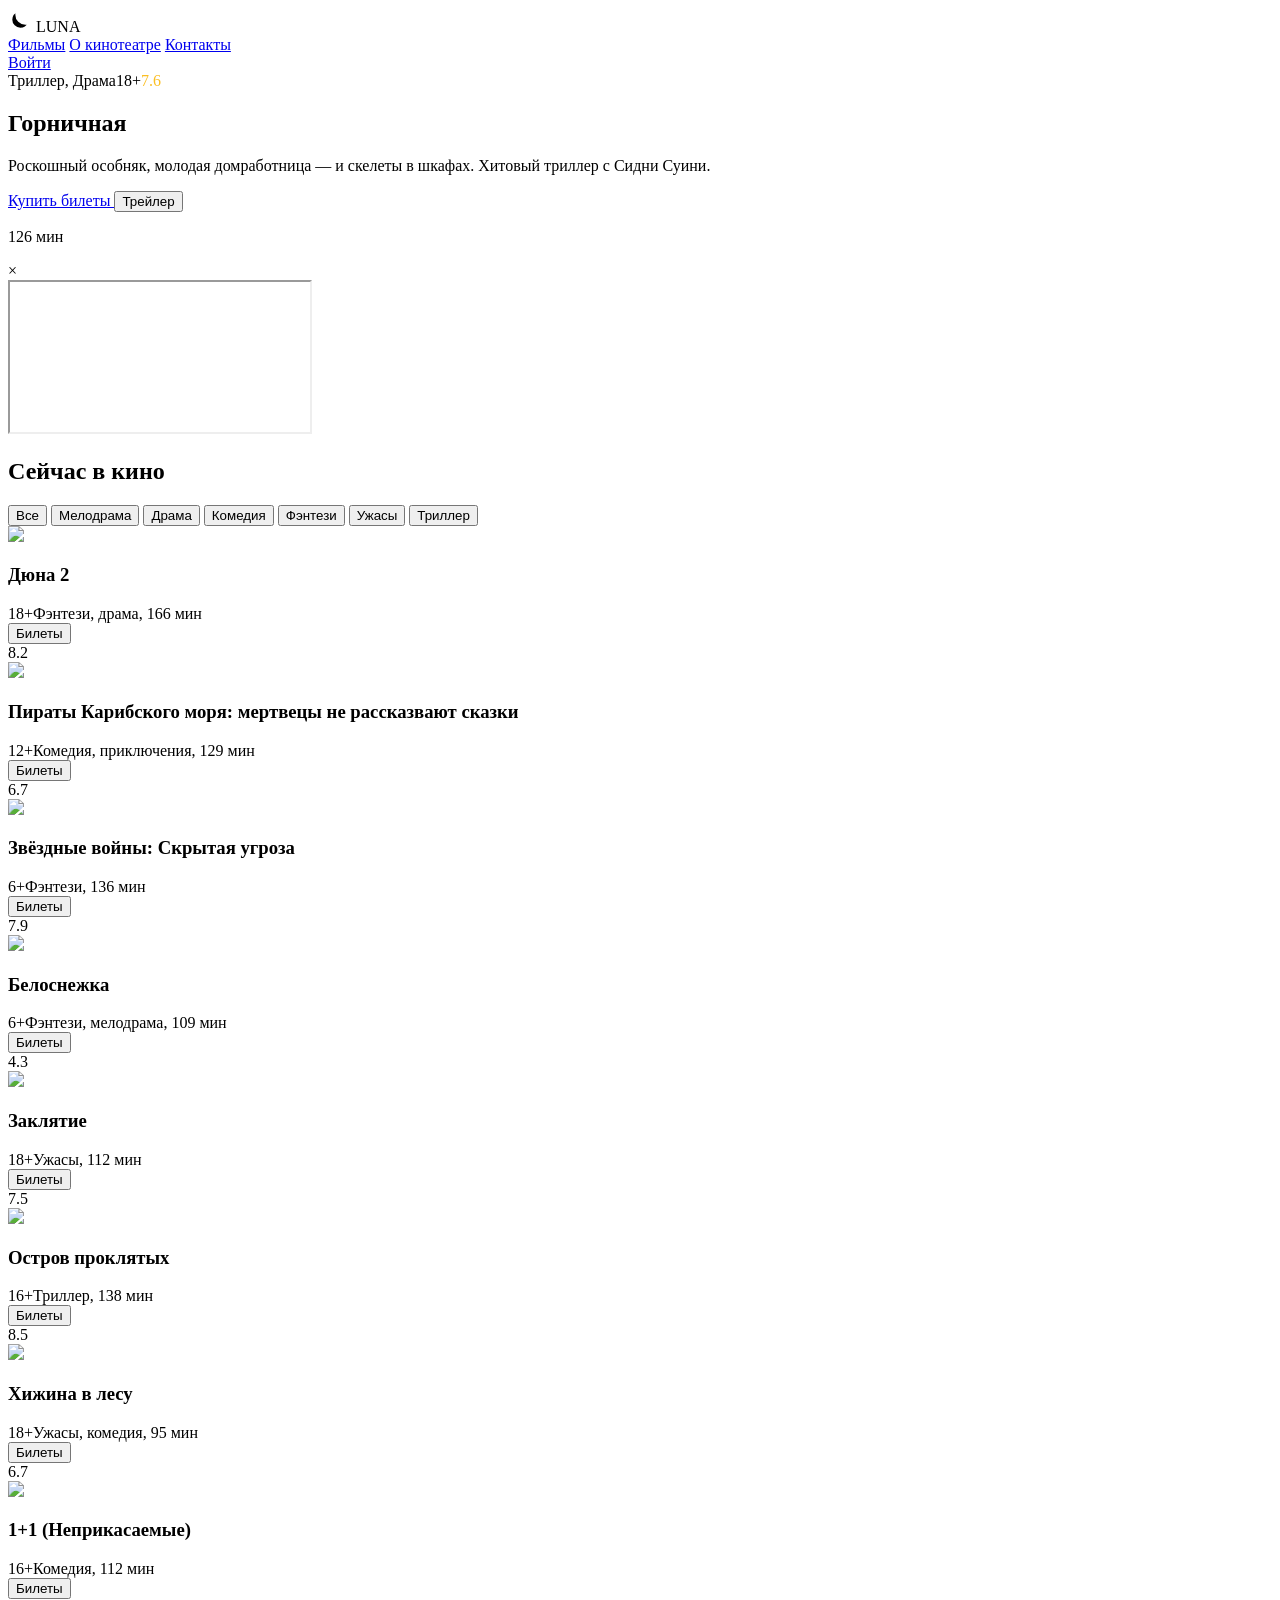
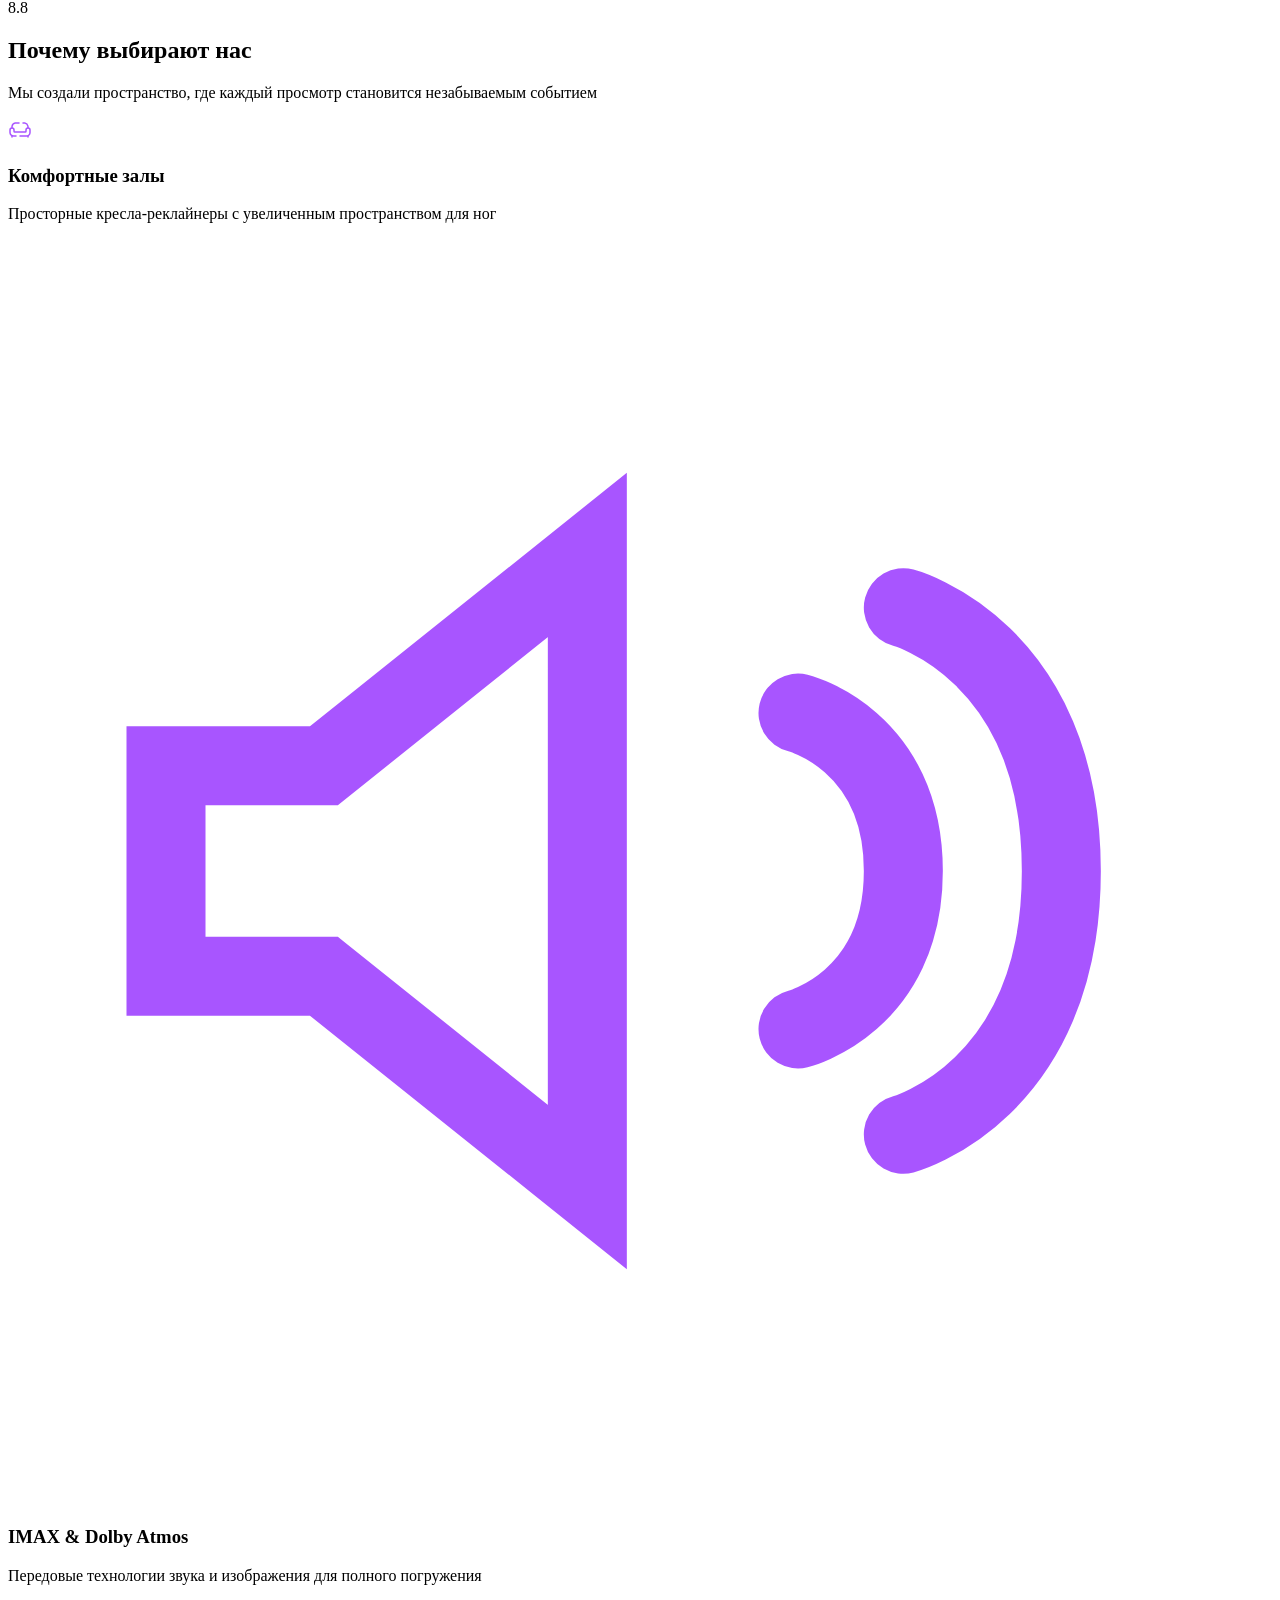
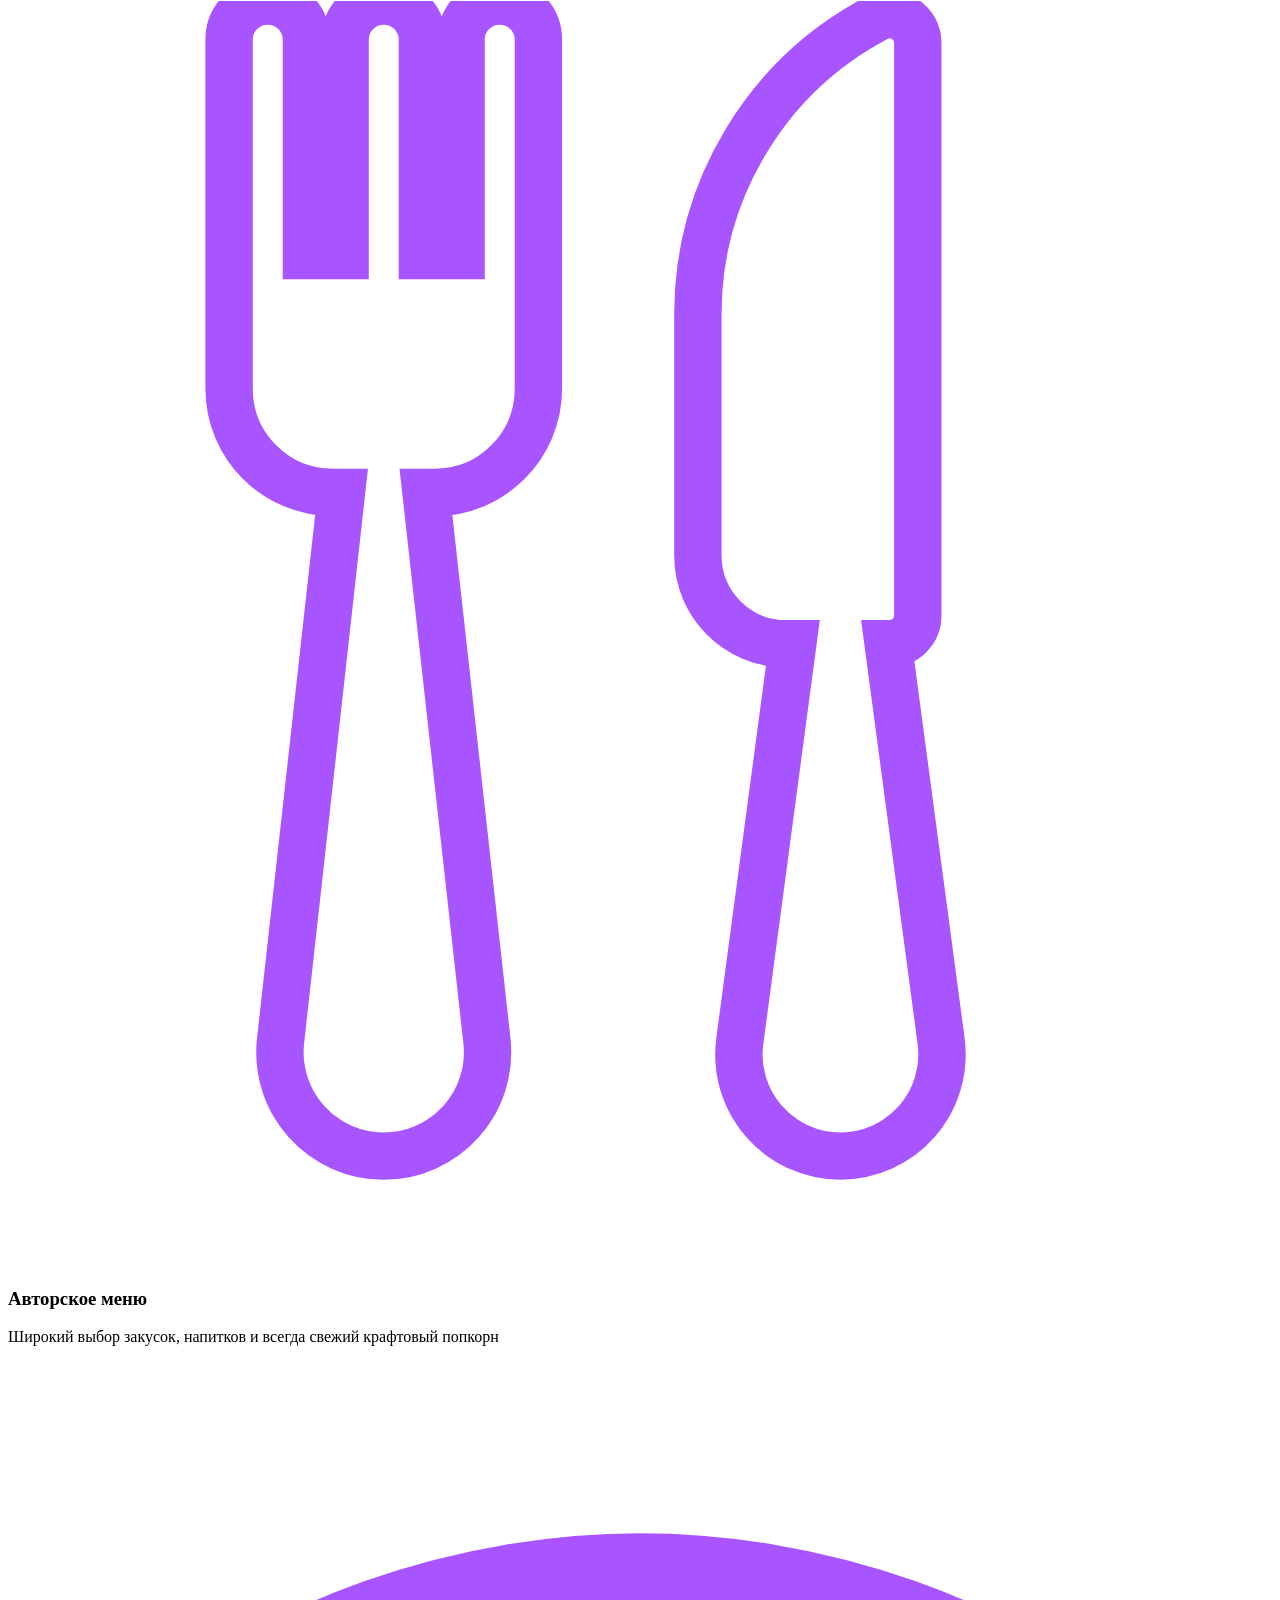
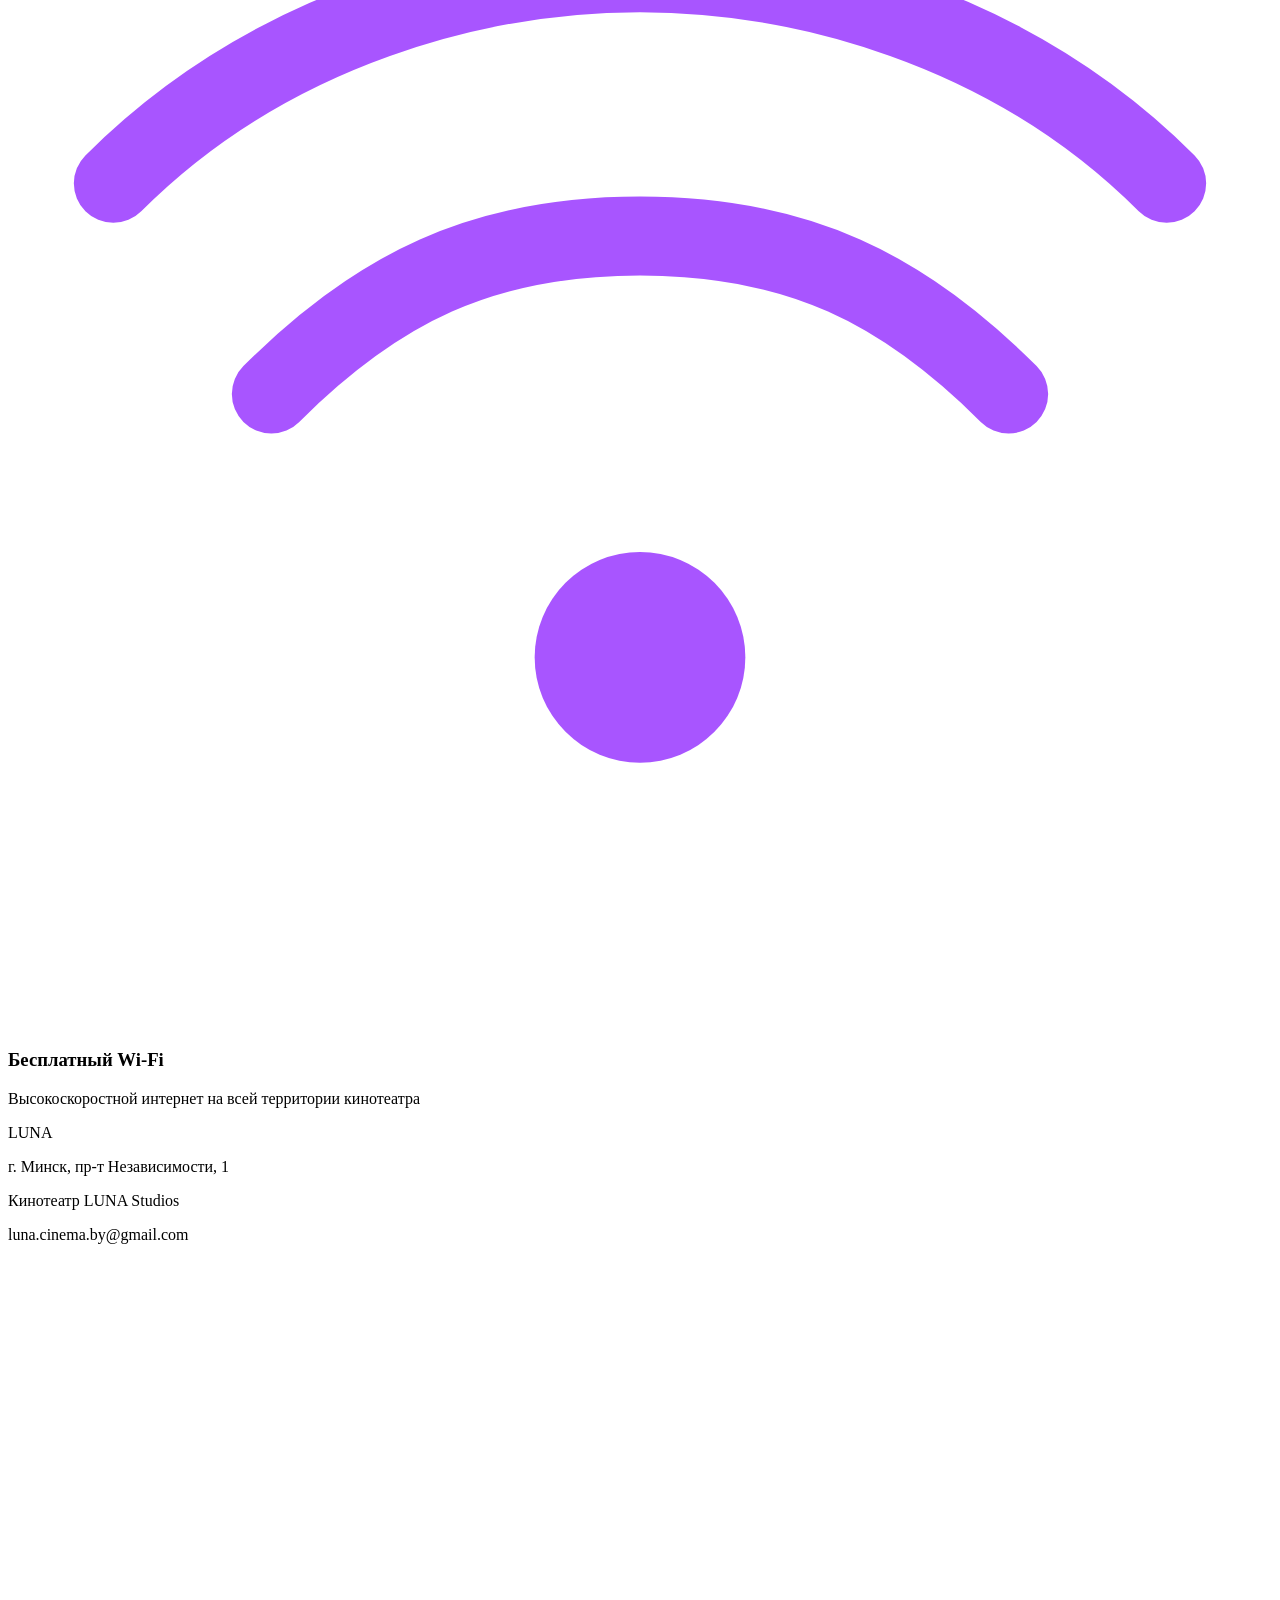
==== index.html @ bd640210 "Create main page and common part" ====
<!doctype html>
<html lang="ru">
  <head>
    <meta charset="UTF-8" />
    <title>LUNA — Фильмы</title>
    <meta name="viewport" content="width=device-width, initial-scale=1.0" />
    <link rel="stylesheet" href="/css/style.css" />
  </head>
  <body>
    <header class="header">
      <div class="logo">
        <svg width="24px" height="24px" viewBox="0 0 24 24" role="img">
          <title>Логотип кинотеатра Luna</title>
          <path
            d="M3.32031 11.6835C3.32031 16.6541 7.34975 20.6835 12.3203 20.6835C16.1075 20.6835 19.3483 18.3443 20.6768 15.032C19.6402 15.4486 18.5059 15.6834 17.3203 15.6834C12.3497 15.6834 8.32031 11.654 8.32031 6.68342C8.32031 5.50338 8.55165 4.36259 8.96453 3.32996C5.65605 4.66028 3.32031 7.89912 3.32031 11.6835Z"
            stroke="#ffffff"
            stroke-width="2"
            stroke-linecap="round"
            stroke-linejoin="round"
          />
        </svg>

        <span>LUNA</span>
      </div>

      <nav class="nav">
        <a class="nav-link" href="#">Фильмы</a>
        <a class="nav-link" href="#about">О кинотеатре</a>
        <a class="nav-link" href="#contacts">Контакты</a>
      </nav>

      <div class="burger" id="burger">
        <span></span>
        <span></span>
        <span></span>
      </div>
      <a href="../login/login.html" class="btn-login">Войти</a>
    </header>
    <main>
      <section class="hero" id="hero-banner">
        <div class="hero-overlay">
          <div class="hero-tags" id="hero-tags"></div>

          <h1 class="hero-title" id="hero-title">Загрузка...</h1>

          <p class="hero-desc" id="hero-desc"></p>

          <div class="hero-actions">
            <a
              href="../tickets/tickets.html?movie=Горничная"
              class="hero-btn-link btn-primary"
              id="hero-purchase-link"
            >
              Купить билеты
            </a>
            <button type="button" class="btn-outline" id="play-trailer">
              Трейлер
            </button>
          </div>

          <p class="hero-duration" id="hero-duration"></p>
        </div>
      </section>
      <div id="trailer-modal" class="trailer-modal">
        <div class="trailer-modal-content">
          <span class="close-modal">&times;</span>
          <div class="video-container">
            <iframe
              title="Трейлер фильма"
              id="trailer-iframe"
              src="about:blank"
              allow="autoplay; encrypted-media"
              allowfullscreen
            ></iframe>
          </div>
        </div>
      </div>
      <section class="movies">
        <h2>Сейчас в кино</h2>

        <div class="genres">
          <button type="button" class="genre active" data-genre="all">
            Все
          </button>
          <button type="button" class="genre" data-genre="мелодрама">
            Мелодрама
          </button>
          <button type="button" class="genre" data-genre="драма">Драма</button>
          <button type="button" class="genre" data-genre="комедия">
            Комедия
          </button>
          <button type="button" class="genre" data-genre="фэнтези">
            Фэнтези
          </button>
          <button type="button" class="genre" data-genre="ужасы">Ужасы</button>
          <button type="button" class="genre" data-genre="триллер">
            Триллер
          </button>
        </div>

        <div id="movies-list" class="movies-list"></div>
      </section>
      <section class="features" id="about">
        <h2>Почему выбирают нас</h2>

        <p class="features-subtitle">
          Мы создали пространство, где каждый просмотр становится незабываемым
          событием
        </p>

        <div class="features-grid">
          <article class="feature">
            <div class="feature-icon">
              <svg
                width="24px"
                height="24px"
                viewBox="0 0 24 24"
                fill="none"
                role="img"
              >
                <title>Диван</title>
                <path
                  d="M8 18H5.55556C3.59188 18 2 16.4081 2 14.4444V12C2 10.8954 2.89543 10 4 10C5.10457 10 6 10.8954 6 12V13.2C6 13.6418 6.35817 14 6.8 14H17.2C17.6418 14 18 13.6418 18 13.2V12C18 10.8954 18.8954 10 20 10C21.1046 10 22 10.8954 22 12V14.4444C22 16.4081 20.4081 18 18.4444 18H12"
                  stroke="#a855ff"
                  stroke-width="1.5"
                  fill="none"
                  stroke-linecap="round"
                />
                <path
                  d="M15 5C15.9293 5 16.394 5 16.7804 5.07686C18.3671 5.39249 19.6075 6.63288 19.9231 8.21964C20 8.60603 20 9.07069 20 10M4 10C4 9.07069 4 8.60603 4.07686 8.21964C4.39249 6.63288 5.63288 5.39249 7.21964 5.07686C7.60603 5 8.07069 5 9 5H11"
                  stroke="#a855ff"
                  stroke-width="1.5"
                  stroke-linecap="round"
                />
                <path
                  d="M20 19V18M4 19V18"
                  stroke="#a855ff"
                  stroke-width="1.5"
                  stroke-linecap="round"
                />
              </svg>
            </div>
            <h3>Комфортные залы</h3>
            <p>
              Просторные кресла‑реклайнеры с увеличенным пространством для ног
            </p>
          </article>

          <article class="feature">
            <div class="feature-icon">
              <svg viewBox="0 0 24 24" fill="none" role="img">
                <title>Звук</title>
                <path
                  d="M3 10v4h3l5 4V6l-5 4H3Z"
                  stroke="#a855ff"
                  stroke-width="1.5"
                  fill="none"
                  stroke-linecap="round"
                />
                <path
                  d="M15 9s2 .5 2 3-2 3-2 3"
                  stroke="#a855ff"
                  stroke-width="1.5"
                  fill="none"
                  stroke-linecap="round"
                />
                <path
                  d="M17 7s3 .8 3 5-3 5-3 5"
                  stroke="#a855ff"
                  stroke-width="1.5"
                  fill="none"
                  stroke-linecap="round"
                />
              </svg>
            </div>
            <h3>IMAX & Dolby Atmos</h3>
            <p>
              Передовые технологии звука и изображения для полного погружения
            </p>
          </article>

          <article class="feature">
            <div class="feature-icon">
              <svg viewBox="0 0 24 24" fill="none" role="img">
                <title>Еда</title>
                <g transform="scale(0.045) translate(0, 0)">
                  <path
                    d="M393.722,438.868L371.37,271.219h0.622c6.564,0,11.885-5.321,11.885-11.885V17.668
            c0-4.176-2.183-8.03-5.751-10.18c-3.569-2.152-7.998-2.279-11.679-0.335c-46.345,24.454-75.357,72.536-75.357,124.952v101.898
            c0,20.551,16.665,37.215,37.218,37.215h2.818l-22.352,167.649c-1.625,12.235,2.103,24.599,10.228,33.886
            c8.142,9.289,19.899,14.625,32.246,14.625c12.346,0,24.104-5.336,32.246-14.625C391.619,463.467,395.347,451.104,393.722,438.868z"
                    stroke="#a855ff"
                    stroke-width="20"
                    fill="none"
                    stroke-linecap="round"
                  />

                  <path
                    d="M207.482,0c-9.017,0-16.314,7.297-16.314,16.313v91.128h-16.314V16.313C174.854,7.297,167.557,0,158.54,0
            c-9.017,0-16.313,7.297-16.313,16.313v91.128h-16.314V16.313C125.912,7.297,118.615,0,109.599,0
            c-9.018,0-16.314,7.297-16.314,16.313v91.128v14.913v41.199c0,24.2,19.611,43.811,43.811,43.811h3.616L115,438.74
            c-1.37,12.378,2.596,24.758,10.896,34.047c8.317,9.287,20.186,14.592,32.645,14.592c12.459,0,24.327-5.305,32.645-14.592
            c8.301-9.289,12.267-21.669,10.896-34.047l-25.713-231.375h3.617c24.199,0,43.811-19.611,43.811-43.811v-41.199v-14.913V16.313
            C223.796,7.297,216.499,0,207.482,0z"
                    stroke="#a855ff"
                    stroke-width="20"
                    fill="none"
                    stroke-linecap="round"
                  />
                </g>
              </svg>
            </div>
            <h3>Авторское меню</h3>
            <p>
              Широкий выбор закусок, напитков и всегда свежий крафтовый попкорн
            </p>
          </article>

          <article class="feature">
            <div class="feature-icon">
              <svg viewBox="0 0 24 24" role="img">
                <title>Wi-Fi</title>
                <path
                  d="M2 8c3-3 7-4 10-4s7 1 10 4"
                  stroke="#a855ff"
                  stroke-width="1.5"
                  fill="none"
                  stroke-linecap="round"
                />
                <path
                  d="M5 12c2-2 4-3 7-3s5 1 7 3"
                  stroke="#a855ff"
                  stroke-width="1.5"
                  fill="none"
                  stroke-linecap="round"
                />
                <circle cx="12" cy="17" r="2" fill="#a855ff" />
              </svg>
            </div>
            <h3>Бесплатный Wi‑Fi</h3>
            <p>Высокоскоростной интернет на всей территории кинотеатра</p>
          </article>
        </div>
      </section>
    </main>
    <div id="footer-place"></div>
    <script src="components/common.js"></script>
    <script src="main_page/script.js"></script>
  </body>
</html>
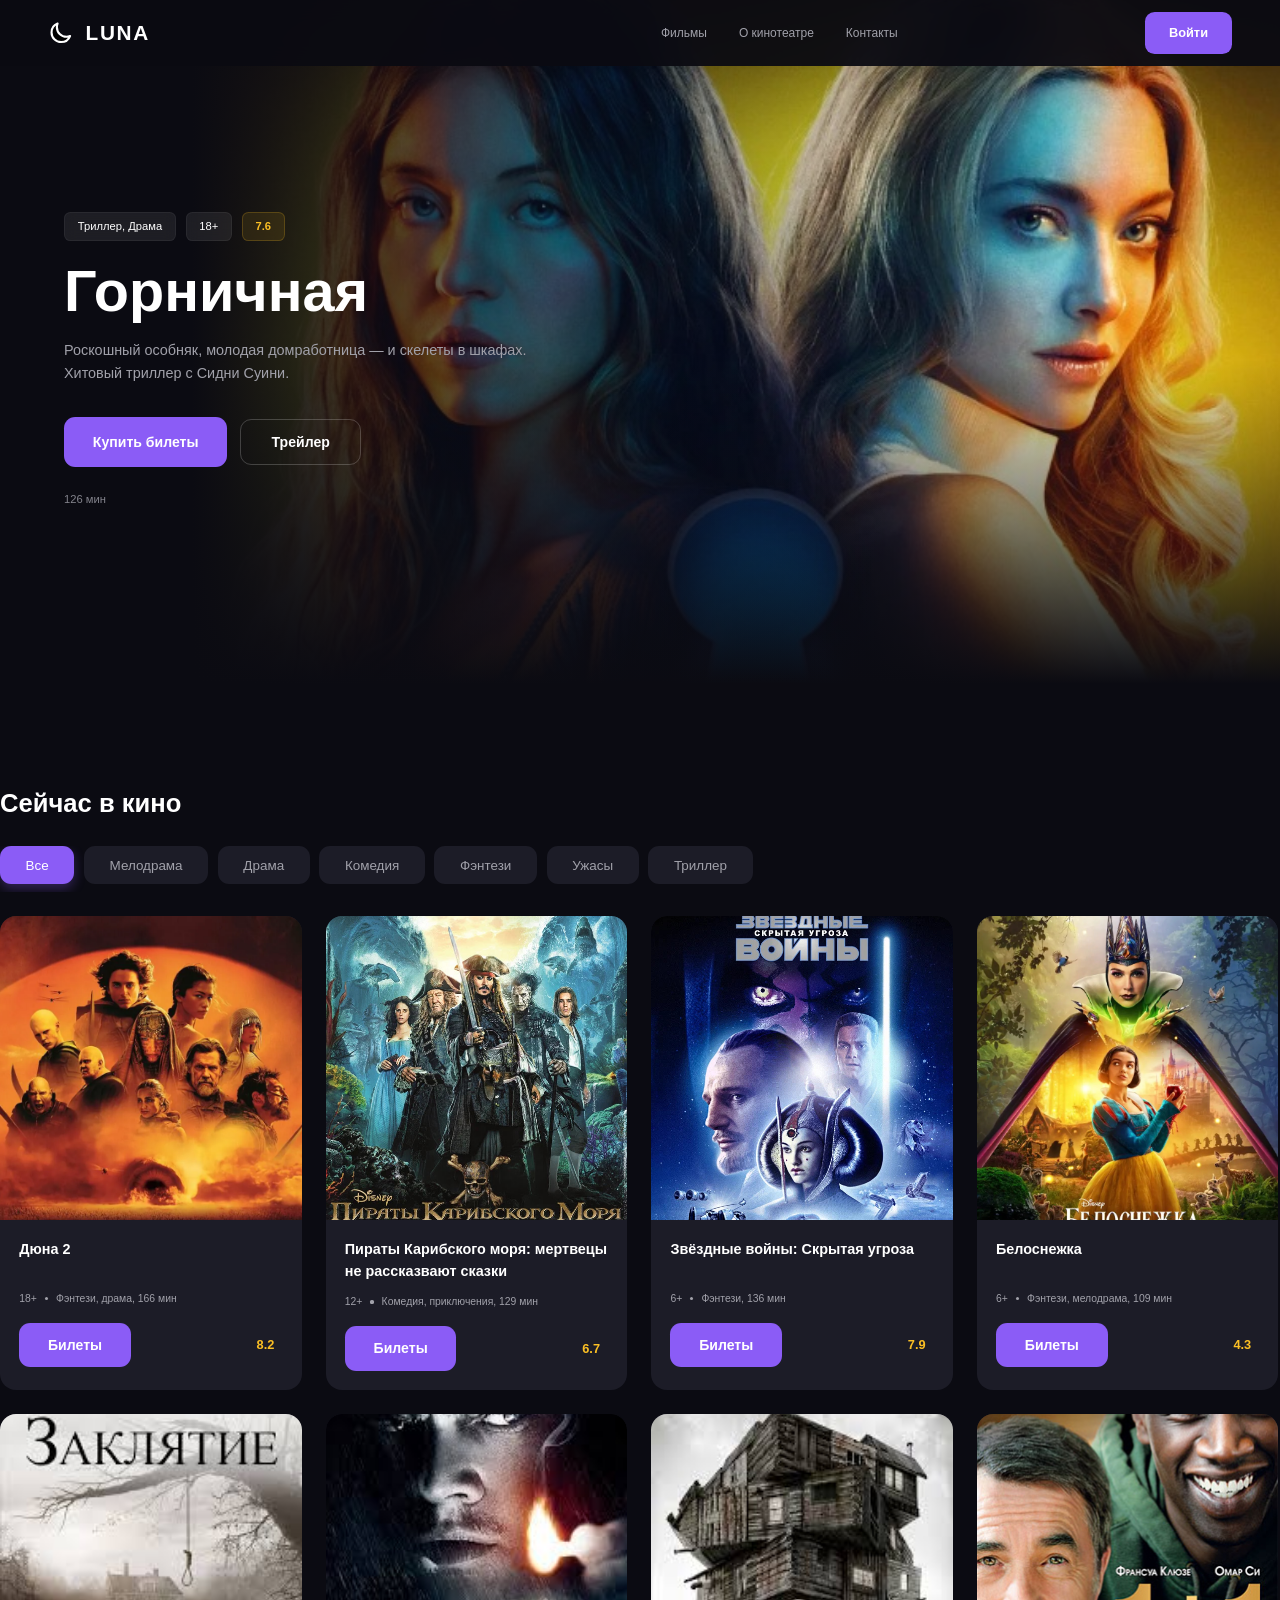
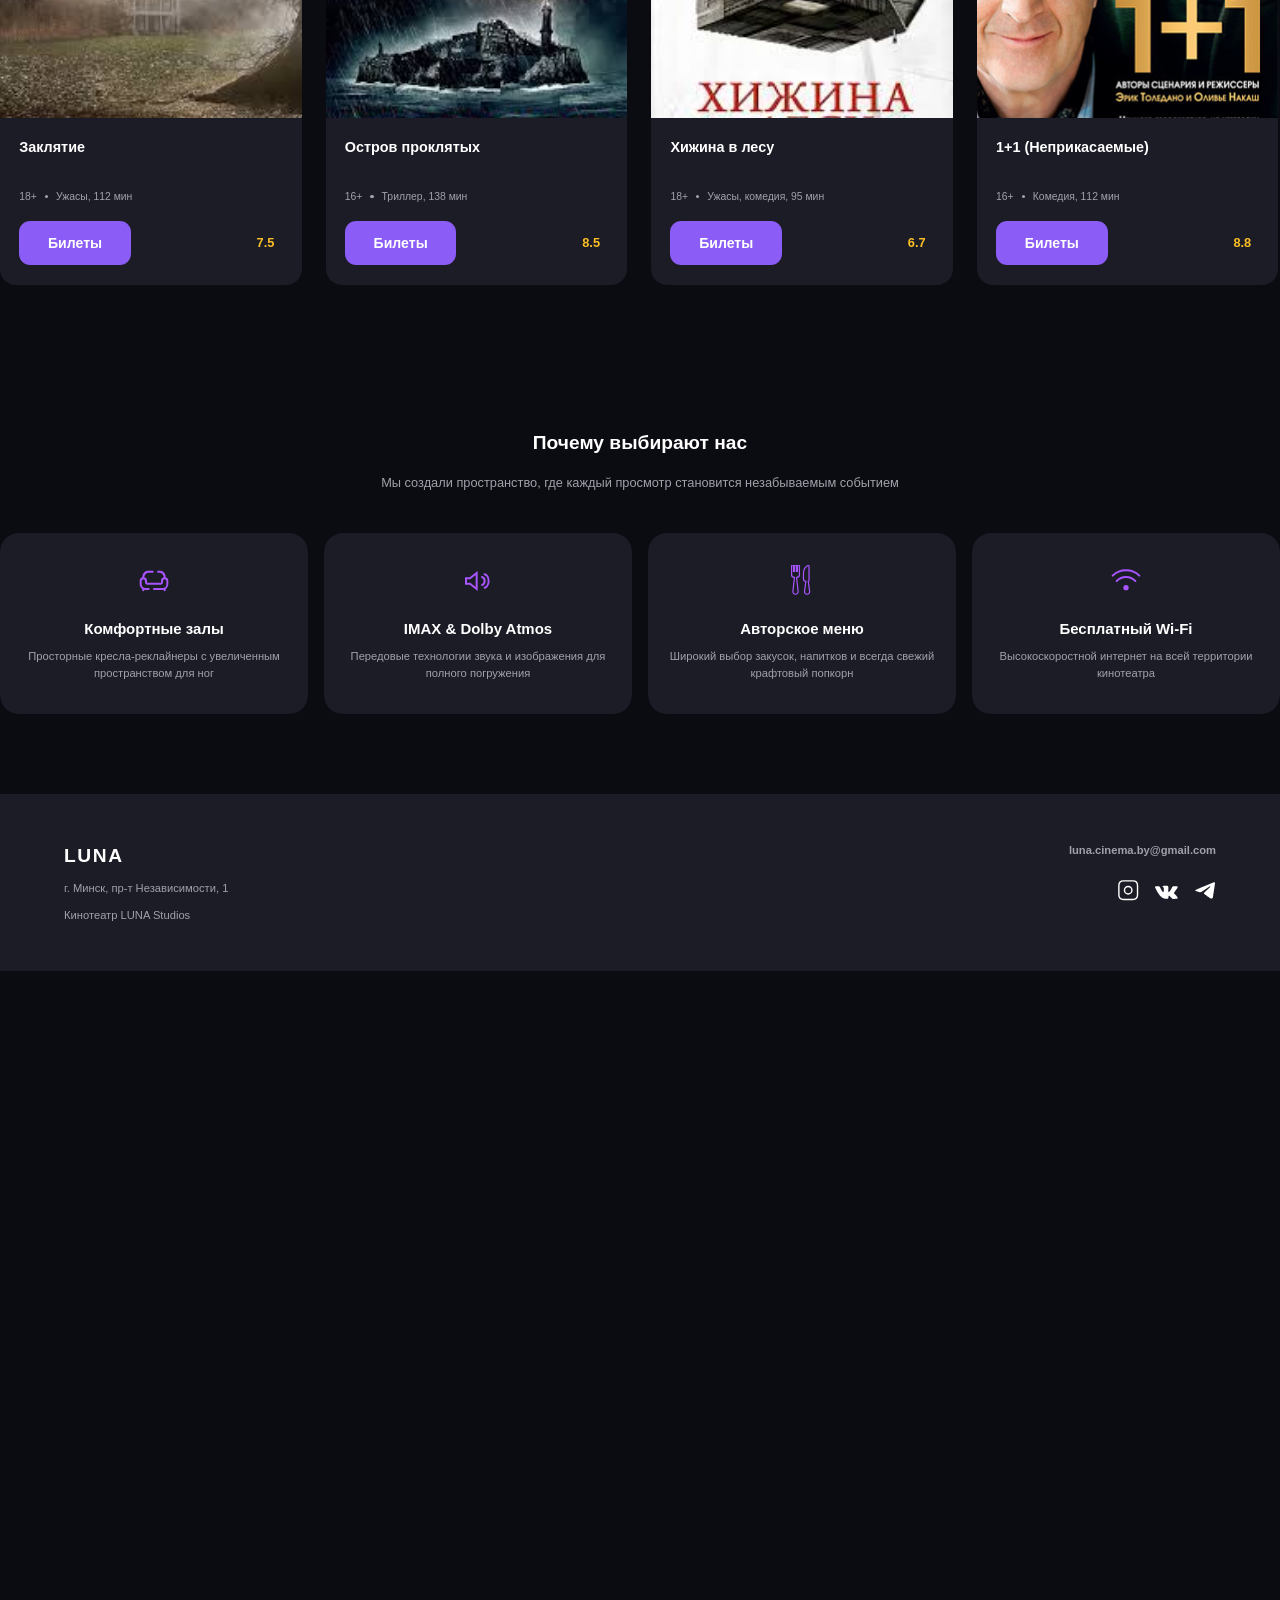
==== commit 3386f5c2: "Change link and date" ====
--- a/index.html
+++ b/index.html
@@ -4,7 +4,7 @@
     <meta charset="UTF-8" />
     <title>LUNA — Фильмы</title>
     <meta name="viewport" content="width=device-width, initial-scale=1.0" />
-    <link rel="stylesheet" href="/css/style.css" />
+    <link rel="stylesheet" href="css/style.css" />
   </head>
   <body>
     <header class="header">
@@ -34,7 +34,7 @@
         <span></span>
         <span></span>
       </div>
-      <a href="../login/login.html" class="btn-login">Войти</a>
+      <a href="login/login.html" class="btn-login">Войти</a>
     </header>
     <main>
       <section class="hero" id="hero-banner">
@@ -47,7 +47,7 @@
 
           <div class="hero-actions">
             <a
-              href="../tickets/tickets.html?movie=Горничная"
+              href="tickets/tickets.html?movie=Горничная"
               class="hero-btn-link btn-primary"
               id="hero-purchase-link"
             >
--- a/css/style.css
+++ b/css/style.css
@@ -0,0 +1,705 @@
+* {
+	margin: 0;
+	padding: 0;
+	box-sizing: border-box;
+}
+
+html,
+body {
+	overflow-x: hidden;
+	position: relative;
+	width: 100%;
+	margin: 0;
+	padding: 0;
+}
+
+body {
+	background-color: #0b0b12;
+	color: #fff;
+	font-family: Inter, sans-serif;
+	line-height: 1.5;
+	zoom: 0.8;
+}
+
+.container {
+	max-width: 1240px;
+	margin: 0 auto;
+	padding: 0 20px;
+}
+
+.header {
+	display: flex;
+	justify-content: space-between;
+	align-items: center;
+	padding: 15px 60px;
+	position: fixed;
+	top: 0;
+	width: 100%;
+	z-index: 1000;
+	background: rgba(11, 11, 18, 0.95);
+	backdrop-filter: blur(15px);
+}
+.header .logo {
+	flex: 1;
+	display: flex;
+	align-items: center;
+	gap: 15px;
+	text-decoration: none;
+}
+.header .logo span {
+	font-size: 26px;
+	font-weight: 800;
+	color: #fff;
+	letter-spacing: 2px;
+}
+.header .logo svg {
+	width: 32px;
+	height: 32px;
+}
+.header .header-actions {
+	display: flex;
+	align-items: center;
+	gap: 30px;
+}
+
+.btn-login {
+	background: #8b5cf6;
+	color: white;
+	padding: 8px 14px;
+	border: none;
+	border-radius: 12px;
+	font-weight: 600;
+	cursor: pointer;
+	transition: all 0.3s cubic-bezier(0.4, 0, 0.2, 1);
+	text-decoration: none;
+}
+.btn-login:hover {
+	transform: scale(1.05);
+	box-shadow: 0 10px 20px rgba(139, 92, 246, 0.3);
+	background: rgb(156.1976744186, 116.1656976744, 247.3343023256);
+}
+
+.btn-primary {
+	background: #8b5cf6;
+	color: white;
+	padding: 18px 36px;
+	border: none;
+	border-radius: 14px;
+	font-size: 1.1rem;
+	font-weight: 700;
+	cursor: pointer;
+	transition: all 0.3s cubic-bezier(0.4, 0, 0.2, 1);
+	text-decoration: none;
+}
+.btn-primary:hover {
+	transform: scale(1.05);
+	box-shadow: 0 12px 24px rgba(139, 92, 246, 0.4);
+	background: rgb(156.1976744186, 116.1656976744, 247.3343023256);
+}
+
+.btn-outline {
+	background: transparent;
+	color: #fff;
+	border: 2px solid rgba(255, 255, 255, 0.2);
+	padding: 18px 38px;
+	border-radius: 14px;
+	font-size: 1.1rem;
+	font-weight: 700;
+	cursor: pointer;
+	transition: all 0.3s ease;
+}
+.btn-outline:hover {
+	border-color: #8b5cf6;
+	background: rgba(139, 92, 246, 0.1);
+	transform: scale(1.05);
+}
+
+.back-link {
+	display: flex;
+	align-items: center;
+	gap: 8px;
+	color: #fff;
+	text-decoration: none;
+	font-size: 16px;
+	font-weight: 400;
+	opacity: 0.7;
+	transition: 0.3s;
+}
+.back-link:hover {
+	opacity: 1;
+}
+
+.btn-login {
+	background: #8b5cf6;
+	color: white;
+	padding: 14px 30px;
+	border: none;
+	border-radius: 12px;
+	font-weight: 600;
+	cursor: pointer;
+	transition: all 0.3s cubic-bezier(0.4, 0, 0.2, 1);
+	text-decoration: none;
+}
+.btn-login:hover {
+	transform: scale(1.05);
+	box-shadow: 0 10px 20px rgba(139, 92, 246, 0.3);
+	background: rgb(156.1976744186, 116.1656976744, 247.3343023256);
+}
+
+.btn-primary {
+	background: #8b5cf6;
+	color: white;
+	padding: 18px 36px;
+	border: none;
+	border-radius: 14px;
+	font-size: 1.1rem;
+	font-weight: 700;
+	cursor: pointer;
+	transition: all 0.3s cubic-bezier(0.4, 0, 0.2, 1);
+	text-decoration: none;
+}
+.btn-primary:hover {
+	transform: scale(1.05);
+	box-shadow: 0 12px 24px rgba(139, 92, 246, 0.4);
+	background: rgb(156.1976744186, 116.1656976744, 247.3343023256);
+}
+
+.btn-outline {
+	background: transparent;
+	color: #fff;
+	border: 2px solid rgba(255, 255, 255, 0.2);
+	padding: 18px 38px;
+	border-radius: 14px;
+	font-size: 1.1rem;
+	font-weight: 700;
+	cursor: pointer;
+	transition: all 0.3s ease;
+}
+.btn-outline:hover {
+	border-color: #8b5cf6;
+	background: rgba(139, 92, 246, 0.1);
+	transform: scale(1.05);
+}
+
+.footer {
+	color: #a1a1aa;
+	background-color: #1c1c27;
+	padding: 60px 80px;
+	display: flex;
+	justify-content: space-between;
+	margin-top: auto;
+}
+.footer-left {
+	display: flex;
+	flex-direction: column;
+	gap: 12px;
+}
+.footer-logo {
+	font-size: 24px;
+	font-weight: 800;
+	letter-spacing: 2px;
+	color: #fff;
+}
+.footer-social-link {
+	display: flex;
+	flex-shrink: 0;
+	text-decoration: none;
+}
+.footer-right {
+	display: flex;
+	flex-direction: column;
+	align-items: flex-end;
+	gap: 25px;
+}
+.footer p {
+	color: #a1a1aa;
+	font-size: 14px;
+}
+.footer-email {
+	color: #a1a1aa;
+	text-decoration: none;
+	transition: 0.3s;
+	font-weight: 600;
+}
+.footer-email:hover {
+	color: #8b5cf6;
+}
+.footer-icons {
+	display: flex;
+	gap: 20px;
+	align-items: center;
+	min-width: -moz-fit-content;
+	min-width: fit-content;
+}
+.footer-icon {
+	width: 28px;
+	height: 28px;
+	display: block;
+	overflow: visible;
+	transition: 0.3s;
+}
+.footer-icon:hover {
+	transform: translateY(-3px);
+	filter: drop-shadow(0 0 5px #8b5cf6);
+}
+
+@media (width <= 1024px) {
+	.header {
+		padding: 20px 30px;
+	}
+}
+@media (width <= 768px) {
+	.header {
+		padding: 10px 20px;
+	}
+	.header .logo {
+		flex: 1;
+	}
+	.header .header-right {
+		display: flex;
+		order: 2;
+		margin-right: 10px;
+	}
+	.header .btn-login {
+		padding: 8px 16px;
+		font-size: 13px;
+	}
+	.header .logo {
+		gap: 10px;
+	}
+	.header .logo span {
+		font-size: 18px;
+		letter-spacing: 1px;
+	}
+	.header .logo svg {
+		width: 24px;
+		height: 24px;
+	}
+}
+@media (width <= 480px) {
+	.container {
+		padding: 0 20px;
+	}
+	.header {
+		padding: 10px 20px;
+	}
+	.header .logo span {
+		font-size: 18px;
+	}
+	.btn-primary,
+	.btn-outline {
+		width: 100%;
+		min-height: 56px;
+		display: flex;
+		justify-content: center;
+		align-items: center;
+		padding: 16px 20px;
+		font-size: 1.1rem;
+		border-radius: 14px;
+	}
+	.footer {
+		padding: 40px 15px;
+		flex-direction: column;
+		align-items: center;
+		gap: 30px;
+	}
+	.footer-right {
+		align-items: center;
+		gap: 15px;
+	}
+}
+.header .burger {
+	display: none;
+	flex-direction: column;
+	justify-content: center;
+	align-items: center;
+	width: 40px;
+	height: 40px;
+	background: transparent;
+	border: none;
+	cursor: pointer;
+	z-index: 1100;
+	gap: 6px;
+}
+.header .burger span {
+	display: block;
+	width: 28px;
+	height: 2px;
+	background-color: #fff;
+	transition: 0.3s ease;
+	transform-origin: center;
+}
+.header .burger.active span:nth-child(1) {
+	transform: translateY(8px) rotate(45deg);
+}
+.header .burger.active span:nth-child(2) {
+	opacity: 0;
+}
+.header .burger.active span:nth-child(3) {
+	transform: translateY(-8px) rotate(-45deg);
+}
+
+.nav {
+	flex: 2;
+	display: flex;
+	justify-content: center;
+	gap: 40px;
+}
+.nav-link {
+	text-decoration: none;
+	color: #a1a1aa;
+	font-size: 15px;
+	font-weight: 500;
+	transition: 0.3s;
+}
+.nav-link:hover {
+	color: #8b5cf6;
+}
+
+.hero {
+	height: 100vh;
+	display: flex;
+	align-items: center;
+	position: relative;
+	background-size: cover;
+	background-position: center;
+	background-repeat: no-repeat;
+	overflow: hidden;
+	background-color: #0b0b12;
+}
+.hero::after {
+	content: "";
+	position: absolute;
+	inset: 0;
+	background:
+		linear-gradient(90deg, #0b0b12 15%, transparent 70%),
+		linear-gradient(0deg, #0b0b12 5%, transparent 50%);
+	z-index: 1;
+}
+.hero-overlay {
+	position: relative;
+	z-index: 10;
+	max-width: 750px;
+	padding-left: 80px;
+	display: flex;
+	flex-direction: column;
+}
+.hero-tags {
+	display: flex;
+	gap: 12px;
+	margin-bottom: 24px;
+}
+.hero .hero-tags span {
+	background: rgba(255, 255, 255, 0.08);
+	color: #fff;
+	padding: 6px 16px;
+	border-radius: 8px;
+	font-size: 14px;
+	backdrop-filter: blur(8px);
+	border: 1px solid rgba(255, 255, 255, 0.05);
+}
+.hero .hero-tags span:last-child {
+	color: #fbbf24;
+	font-weight: 700;
+	background: rgba(251, 191, 36, 0.1);
+	border: 1px solid rgba(251, 191, 36, 0.2);
+}
+.hero-title {
+	font-size: clamp(38px, 6vw, 72px);
+	line-height: 1.1;
+	margin-bottom: 20px;
+	font-weight: 800;
+	color: #fff;
+}
+.hero-desc {
+	color: #a1a1aa;
+	font-size: 18px;
+	line-height: 1.6;
+	margin-bottom: 40px;
+	max-width: 600px;
+}
+.hero-actions {
+	display: flex;
+	align-items: center;
+	gap: 16px;
+	margin-bottom: 30px;
+}
+.hero-duration {
+	font-size: 14px;
+	color: #a1a1aa;
+	display: flex;
+	align-items: center;
+	gap: 8px;
+	opacity: 0.8;
+}
+
+.movie-btn-link {
+	text-decoration: none;
+	display: inline-block;
+}
+
+.trailer-modal {
+	position: fixed;
+	inset: 0;
+	background: rgba(0, 0, 0, 0.9);
+	display: none;
+	justify-content: center;
+	align-items: center;
+	z-index: 2000;
+	backdrop-filter: blur(10px);
+	padding: 20px;
+}
+.trailer-modal.active {
+	display: flex;
+}
+.trailer-modal-content {
+	width: 100%;
+	max-width: 1000px;
+	position: relative;
+}
+.trailer-modal .close-modal {
+	position: absolute;
+	top: -50px;
+	right: 0;
+	font-size: 40px;
+	color: white;
+	cursor: pointer;
+	background: none;
+	border: none;
+}
+.trailer-modal .video-container {
+	position: relative;
+	padding-bottom: 56.25%;
+	height: 0;
+}
+.trailer-modal .video-container iframe {
+	position: absolute;
+	top: 0;
+	left: 0;
+	width: 100%;
+	height: 100%;
+	border-radius: 12px;
+	border: none;
+}
+
+.genres {
+	display: flex;
+	gap: 12px;
+	margin: 30px 0;
+	overflow-x: auto;
+	padding-bottom: 10px;
+}
+.genres .genre {
+	background: #1c1c27;
+	border: none;
+	color: #a1a1aa;
+	padding: 14px 32px;
+	border-radius: 14px;
+	font-size: 1.05rem;
+	white-space: nowrap;
+	cursor: pointer;
+	transition: all 0.3s ease;
+}
+.genres .genre.active,
+.genres .genre:hover {
+	background: #8b5cf6;
+	color: white;
+	box-shadow: 0 6px 15px rgba(139, 92, 246, 0.3);
+}
+
+.movies {
+	padding: 80px 0;
+}
+.movies h2 {
+	font-size: 32px;
+	margin-bottom: 30px;
+}
+.movies-list {
+	display: flex;
+	flex-wrap: wrap;
+	gap: 30px;
+}
+
+.movie {
+	flex: 0 1 calc(25% - 23px);
+	background: #1c1c27;
+	border-radius: 20px;
+	overflow: hidden;
+	display: flex;
+	flex-direction: column;
+	transition: transform 0.3s ease;
+}
+.movie:hover {
+	transform: translateY(-10px);
+}
+.movie-poster {
+	width: 100%;
+	height: 380px;
+	-o-object-fit: cover;
+	object-fit: cover;
+}
+.movie-info {
+	padding: 24px;
+	flex-grow: 1;
+}
+.movie-title {
+	font-size: 18px;
+	margin-bottom: 15px;
+	min-height: 50px;
+}
+.movie-meta {
+	display: flex;
+	align-items: center;
+	gap: 10px;
+	color: #a1a1aa;
+	font-size: 13px;
+	margin-bottom: 20px;
+}
+.movie-dot {
+	width: 4px;
+	height: 4px;
+	background: #a1a1aa;
+	border-radius: 50%;
+}
+.movie-bottom {
+	display: flex;
+	justify-content: space-between;
+	align-items: center;
+	width: 100%;
+}
+.movie-rating {
+	color: #fbbf24;
+	font-weight: bold;
+	margin-left: 15px;
+	padding-right: 10px;
+	display: inline-block;
+	white-space: nowrap;
+}
+
+.features {
+	padding: 100px 0;
+	text-align: center;
+}
+.features-subtitle {
+	color: #a1a1aa;
+	margin: 20px 0 50px;
+}
+.features-grid {
+	display: flex;
+	gap: 20px;
+}
+.features .feature {
+	flex: 1;
+	background: #1c1c27;
+	padding: 40px 20px;
+	border-radius: 24px;
+}
+.features .feature h3 {
+	margin: 20px 0 10px;
+}
+.features .feature p {
+	color: #a1a1aa;
+	font-size: 14px;
+}
+.features .feature-icon svg {
+	width: 40px;
+	height: 40px;
+}
+
+@media (width <= 1024px) {
+	.movie {
+		flex: 0 1 calc(33.333% - 20px);
+	}
+}
+@media (width <= 768px) {
+	.header .burger {
+		display: flex;
+		order: 3;
+	}
+	.nav {
+		display: none;
+	}
+	.nav-open {
+		display: flex;
+		flex-direction: column;
+		justify-content: center;
+		align-items: center;
+		position: fixed;
+		inset: 0;
+		width: 100%;
+		height: 200px;
+		background-color: #0b0b12;
+		z-index: 999;
+		gap: 30px;
+	}
+	.hero-overlay {
+		padding-left: 20px;
+		padding-right: 20px;
+	}
+	.features {
+		padding: 60px 0;
+	}
+	.features-grid {
+		flex-direction: column;
+		gap: 15px;
+	}
+	.features .feature {
+		width: 100%;
+		padding: 30px 20px;
+	}
+}
+@media (width >= 481px) and (width <= 768px) {
+	.movies-list {
+		gap: 20px;
+	}
+	.movie {
+		flex: 0 1 calc(50% - 10px);
+		max-width: calc(50% - 10px);
+	}
+}
+@media (width <= 480px) {
+	.hero-title {
+		font-size: 28px;
+		overflow-wrap: break-word;
+		text-align: center;
+	}
+	.hero-actions {
+		display: flex;
+		flex-direction: column;
+		align-items: center;
+		width: 100%;
+		padding: 0 20px;
+		gap: 12px;
+	}
+	.hero-actions .hero-btn-link,
+	.hero-actions #play-trailer {
+		width: 100%;
+		max-width: 320px;
+		margin: 0;
+	}
+	.movie {
+		flex: 0 1 100%;
+		max-width: 100%;
+	}
+	.movie-bottom {
+		display: flex;
+		flex-direction: row;
+		justify-content: space-between;
+		align-items: center;
+		gap: 15px;
+	}
+	.movie-bottom .movie-btn-link {
+		flex-grow: 1;
+	}
+	.movie-bottom .movie-btn-link .btn {
+		width: 100%;
+		padding: 12px 20px;
+		min-height: 48px;
+		font-size: 1rem;
+	}
+	.movie-bottom .movie-rating {
+		margin: 0;
+		padding-right: 5px;
+		font-size: 1.1rem;
+	}
+} /*# sourceMappingURL=style.css.map */
